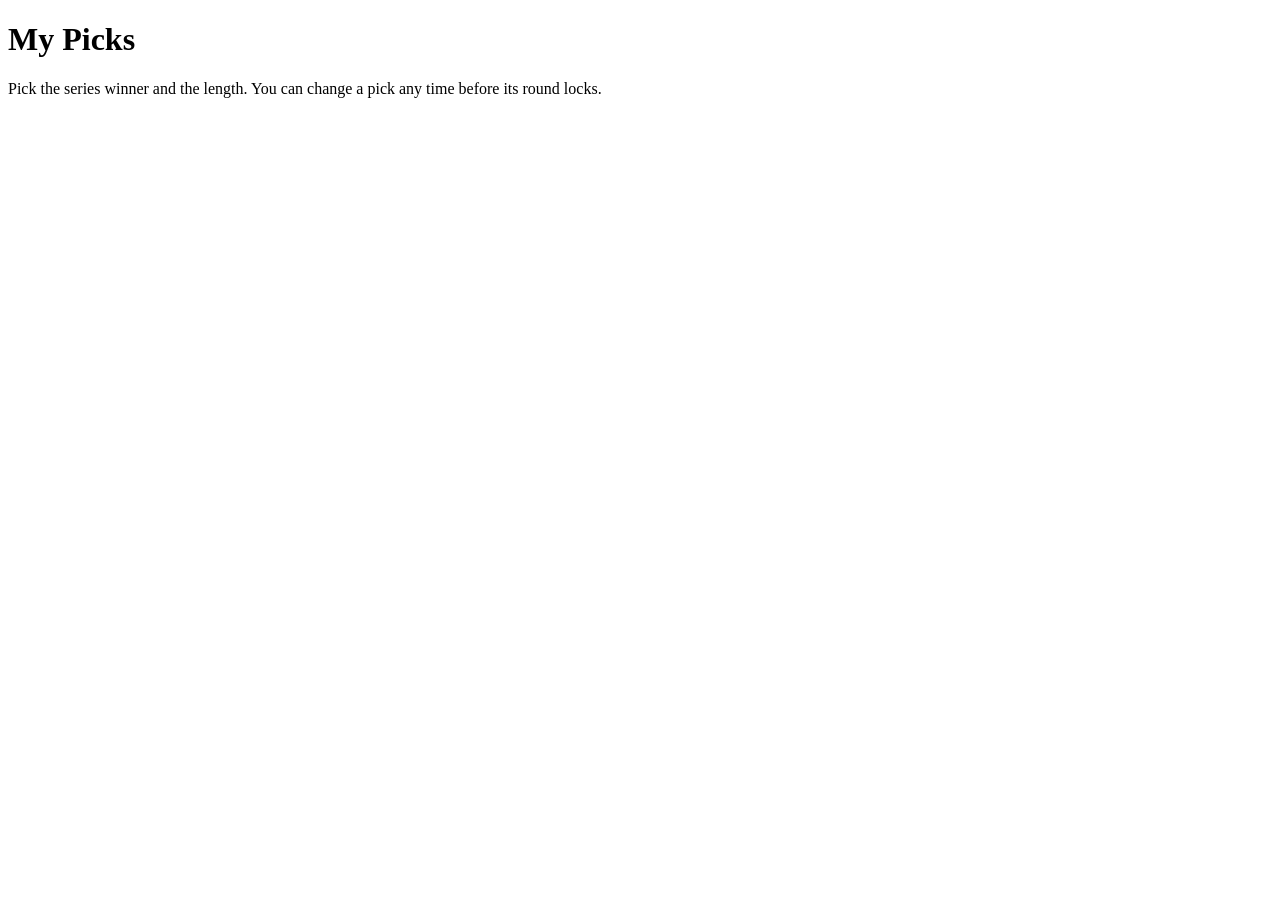
==== frontend/index.html @ f585312d "Initial Commit: MLB postseason pick'em app" ====
<!DOCTYPE html>
<html lang="en">
<head>
<meta charset="UTF-8">
<meta name="viewport" content="width=device-width, initial-scale=1">
<title>My Picks - MLB Postseason Pick'em</title>
<link rel="stylesheet" href="/style.css">
</head>
<body>
<nav id="nav"></nav>
<main>
  <h1>My Picks</h1>
  <p class="subtitle">Pick the series winner and the length. You can change a pick any time before its round locks.</p>
  <div id="rounds"></div>
</main>

<script src="/app.js"></script>
<script>
let rounds = [];

function statusBadge(rnd) {
  if (rnd.status === 'final') return `<span class="badge final">Final</span>`;
  if (rnd.locked) return `<span class="badge locked">Locked</span>`;
  if (rnd.status === 'open') return `<span class="badge open">Open</span>`;
  return `<span class="badge pending">Matchup TBD</span>`;
}

function renderRounds() {
  const container = document.getElementById('rounds');
  container.innerHTML = '';
  for (const rnd of rounds) {
    const card = document.createElement('div');
    card.className = 'card';

    const hasMatchup = rnd.teamA && rnd.teamB;
    const disabled = rnd.locked || !hasMatchup;
    const myPick = rnd.myPick;
    const minLen = Math.floor(rnd.bestOf / 2) + 1;

    let lengthOptions = '';
    for (let i = minLen; i <= rnd.bestOf; i++) {
      const sel = myPick && myPick.pickedLength === i ? 'selected' : '';
      lengthOptions += `<option value="${i}" ${sel}>in ${i} games</option>`;
    }

    card.innerHTML = `
      <div class="round-header">
        <h3>${rnd.roundName}</h3>
        ${statusBadge(rnd)}
      </div>
      ${!hasMatchup ? '<p class="muted">Matchup not set yet - check back once this round is determined.</p>' : ''}
      ${hasMatchup ? `
        <div class="team-row" data-round="${rnd.id}">
          <button type="button" class="team-btn" data-team="${rnd.teamA}">${rnd.teamA}</button>
          <button type="button" class="team-btn" data-team="${rnd.teamB}">${rnd.teamB}</button>
        </div>
        <div class="field-row">
          <div>
            <label>Series length</label>
            <select class="lengthSelect">${lengthOptions}</select>
          </div>
          ${rnd.hasMvp ? `
          <div>
            <label>Series MVP</label>
            <input type="text" class="mvpInput" placeholder="Player name" value="${myPick && myPick.pickedMvp ? myPick.pickedMvp : ''}">
          </div>` : ''}
        </div>
        <div class="muted">Locks: ${fmtDate(rnd.lockTime)}</div>
        <div style="margin-top:10px;">
          <button class="primary saveBtn" ${disabled ? 'disabled' : ''}>${myPick ? 'Update pick' : 'Submit pick'}</button>
        </div>
        <div class="status-msg"></div>
      ` : ''}
      ${rnd.status === 'final' ? `<p class="muted" style="margin-top:8px;">Result: <strong>${rnd.actualWinner}</strong> in ${rnd.actualLength}${rnd.actualMvp ? ` &middot; MVP: ${rnd.actualMvp}` : ''}</p>` : ''}
    `;

    if (hasMatchup) {
      const teamBtns = card.querySelectorAll('.team-btn');
      let selectedTeam = myPick ? myPick.pickedTeam : null;
      teamBtns.forEach(btn => {
        if (btn.dataset.team === selectedTeam) btn.classList.add('selected');
        btn.addEventListener('click', () => {
          if (disabled) return;
          selectedTeam = btn.dataset.team;
          teamBtns.forEach(b => b.classList.toggle('selected', b === btn));
        });
      });

      const saveBtn = card.querySelector('.saveBtn');
      const msg = card.querySelector('.status-msg');
      saveBtn.addEventListener('click', async () => {
        msg.textContent = '';
        msg.className = 'status-msg';
        if (!selectedTeam) {
          msg.textContent = 'Pick a team first.';
          msg.className = 'status-msg err';
          return;
        }
        const pickedLength = parseInt(card.querySelector('.lengthSelect').value, 10);
        const mvpInput = card.querySelector('.mvpInput');
        const pickedMvp = mvpInput ? mvpInput.value.trim() : null;
        try {
          await api('/picks', {
            method: 'POST',
            body: { roundId: rnd.id, pickedTeam: selectedTeam, pickedLength, pickedMvp: pickedMvp || null },
          });
          msg.textContent = 'Saved!';
          msg.className = 'status-msg ok';
        } catch (e) {
          msg.textContent = e.message;
          msg.className = 'status-msg err';
        }
      });
    }

    container.appendChild(card);
  }
}

(async () => {
  const me = await getMe();
  if (!me) { window.location.href = '/login.html'; return; }
  renderNav('picks', me);
  try {
    rounds = await api('/rounds');
    renderRounds();
  } catch (e) {
    document.getElementById('rounds').innerHTML = `<p class="status-msg err">${e.message}</p>`;
  }
})();
</script>
</body>
</html>
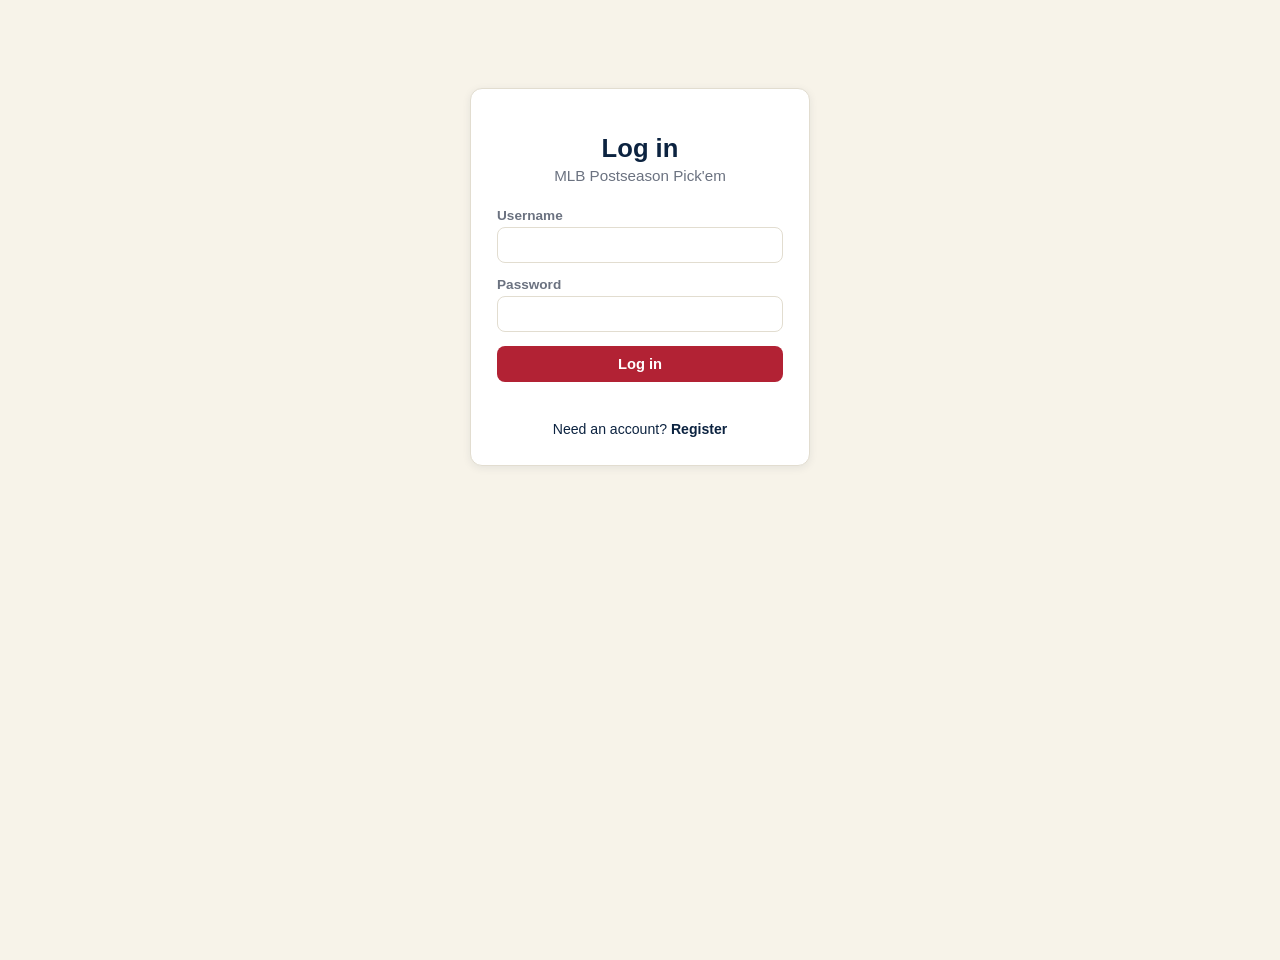
==== commit ccb58935: "ready for production" ====
--- a/frontend/index.html
+++ b/frontend/index.html
@@ -4,19 +4,36 @@
 <meta charset="UTF-8">
 <meta name="viewport" content="width=device-width, initial-scale=1">
 <title>My Picks - MLB Postseason Pick'em</title>
-<link rel="stylesheet" href="/style.css">
+<link rel="stylesheet" href="style.css">
 </head>
 <body>
 <nav id="nav"></nav>
 <main>
   <h1>My Picks</h1>
   <p class="subtitle">Pick the series winner and the length. You can change a pick any time before its round locks.</p>
+  <div class="card" id="summaryCard" style="display:none;">
+    <div class="summary-bar">
+      <span id="summaryText"></span>
+      <span id="summaryPct" class="muted"></span>
+    </div>
+    <div class="progress-bar-track"><div class="progress-bar-fill" id="summaryFill" style="width:0%"></div></div>
+  </div>
   <div id="rounds"></div>
 </main>
 
-<script src="/app.js"></script>
+<script src="app.js"></script>
 <script>
 let rounds = [];
+
+function categoryFor(roundKey) {
+  const k = roundKey.toUpperCase();
+  if (k.includes('WC')) return 'Wild Card';
+  if (k.startsWith('ALDS') || k.startsWith('NLDS')) return 'Division Series';
+  if (k === 'ALCS' || k === 'NLCS') return 'Championship Series';
+  if (k === 'WS') return 'World Series';
+  return 'Other Rounds';
+}
+const CATEGORY_ORDER = ['Wild Card', 'Division Series', 'Championship Series', 'World Series', 'Other Rounds'];
 
 function statusBadge(rnd) {
   if (rnd.status === 'final') return `<span class="badge final">Final</span>`;
@@ -25,12 +42,77 @@
   return `<span class="badge pending">Matchup TBD</span>`;
 }
 
+function renderSummary() {
+  const pickable = rounds.filter(r => r.teamA && r.teamB);
+  const picked = pickable.filter(r => r.myPick);
+  const card = document.getElementById('summaryCard');
+  if (pickable.length === 0) {
+    card.style.display = 'none';
+    return;
+  }
+  card.style.display = 'block';
+  const pct = Math.round((picked.length / pickable.length) * 100);
+  document.getElementById('summaryText').textContent = `${picked.length} of ${pickable.length} picks submitted`;
+  document.getElementById('summaryPct').textContent = `${pct}%`;
+  document.getElementById('summaryFill').style.width = `${pct}%`;
+}
+
 function renderRounds() {
+  renderSummary();
   const container = document.getElementById('rounds');
   container.innerHTML = '';
-  for (const rnd of rounds) {
+
+  for (const category of CATEGORY_ORDER) {
+    const inCategory = rounds
+      .filter(r => categoryFor(r.roundKey) === category)
+      .slice()
+      .sort((a, b) => (a.status === 'final' ? 1 : 0) - (b.status === 'final' ? 1 : 0));
+    if (inCategory.length === 0) continue;
+
+    const heading = document.createElement('div');
+    heading.className = 'section-title';
+    heading.textContent = category;
+    container.appendChild(heading);
+
+    const row = document.createElement('div');
+    row.className = 'card-row';
+    for (const rnd of inCategory) {
+      row.appendChild(renderRoundCard(rnd));
+    }
+    container.appendChild(row);
+  }
+}
+
+function resultBadges(rnd) {
+  if (rnd.status !== 'final') return '';
+  const p = rnd.myPick;
+  let html = '';
+  if (!p) {
+    html += `<span class="badge nopick">No pick made</span>`;
+    return html;
+  }
+  const teamCorrect = p.pickedTeam === rnd.actualWinner;
+  const lengthCorrect = p.pickedLength === rnd.actualLength;
+  if (teamCorrect && lengthCorrect) {
+    html += `<span class="badge correct">Correct</span>`;
+  } else if (teamCorrect) {
+    html += `<span class="badge partial">Partial</span>`;
+  } else {
+    html += `<span class="badge wrong">Wrong</span>`;
+  }
+  if (rnd.hasMvp) {
+    const mvpCorrect = p.pickedMvp && rnd.actualMvp &&
+      p.pickedMvp.trim().toLowerCase() === rnd.actualMvp.trim().toLowerCase();
+    html += mvpCorrect
+      ? `<span class="badge mvp-hit">MVP &#10003;</span>`
+      : `<span class="badge mvp-miss">MVP &#10007;</span>`;
+  }
+  return html;
+}
+
+function renderRoundCard(rnd) {
     const card = document.createElement('div');
-    card.className = 'card';
+    card.className = 'card' + (rnd.status === 'final' ? ' faded' : '');
 
     const hasMatchup = rnd.teamA && rnd.teamB;
     const disabled = rnd.locked || !hasMatchup;
@@ -48,6 +130,7 @@
         <h3>${rnd.roundName}</h3>
         ${statusBadge(rnd)}
       </div>
+      ${rnd.status === 'final' ? `<div style="margin:-6px 0 10px; display:flex; gap:6px; flex-wrap:wrap;">${resultBadges(rnd)}</div>` : ''}
       ${!hasMatchup ? '<p class="muted">Matchup not set yet - check back once this round is determined.</p>' : ''}
       ${hasMatchup ? `
         <div class="team-row" data-round="${rnd.id}">
@@ -104,6 +187,9 @@
             method: 'POST',
             body: { roundId: rnd.id, pickedTeam: selectedTeam, pickedLength, pickedMvp: pickedMvp || null },
           });
+          rnd.myPick = { pickedTeam: selectedTeam, pickedLength, pickedMvp: pickedMvp || null };
+          renderSummary();
+          saveBtn.textContent = 'Update pick';
           msg.textContent = 'Saved!';
           msg.className = 'status-msg ok';
         } catch (e) {
@@ -113,13 +199,12 @@
       });
     }
 
-    container.appendChild(card);
-  }
+    return card;
 }
 
 (async () => {
   const me = await getMe();
-  if (!me) { window.location.href = '/login.html'; return; }
+  if (!me) { window.location.href = 'login.html'; return; }
   renderNav('picks', me);
   try {
     rounds = await api('/rounds');
@@ -130,4 +215,4 @@
 })();
 </script>
 </body>
-</html>
+</html>
--- a/frontend/style.css
+++ b/frontend/style.css
@@ -0,0 +1,355 @@
+:root {
+  --navy: #0c2340;
+  --navy-light: #16375f;
+  --cream: #f7f3e9;
+  --red: #b22234;
+  --red-dark: #8f1b29;
+  --green: #2f7d4f;
+  --gray: #6b7280;
+  --border: #e2ddd0;
+  --shadow: 0 2px 8px rgba(12, 35, 64, 0.08);
+}
+
+* { box-sizing: border-box; }
+
+body {
+  margin: 0;
+  font-family: 'Inter', -apple-system, BlinkMacSystemFont, 'Segoe UI', sans-serif;
+  background: var(--cream);
+  color: var(--navy);
+  min-height: 100vh;
+}
+
+nav {
+  background: var(--navy);
+  color: white;
+  padding: 16px 24px;
+  display: flex;
+  align-items: center;
+  justify-content: space-between;
+  flex-wrap: wrap;
+  gap: 12px;
+}
+
+nav .brand {
+  font-weight: 800;
+  font-size: 1.2rem;
+  letter-spacing: 0.02em;
+  display: flex;
+  align-items: center;
+  gap: 8px;
+}
+
+nav a, nav button.linklike {
+  color: #e9edf3;
+  text-decoration: none;
+  font-size: 0.92rem;
+  font-weight: 500;
+  background: none;
+  border: none;
+  cursor: pointer;
+  padding: 7px 12px;
+  border-radius: 20px;
+}
+
+nav a.active {
+  background: var(--red);
+  color: white;
+}
+
+nav a:hover, nav button.linklike:hover {
+  background: var(--navy-light);
+}
+nav a.active:hover { background: var(--red-dark); }
+
+.nav-links {
+  display: flex;
+  align-items: center;
+  gap: 4px;
+  flex-wrap: wrap;
+}
+
+main {
+  max-width: 1100px;
+  margin: 0 auto;
+  padding: 28px 20px 60px;
+}
+
+h1 {
+  font-size: 1.6rem;
+  margin-bottom: 4px;
+}
+
+.subtitle {
+  color: var(--gray);
+  margin-top: 0;
+  margin-bottom: 24px;
+  font-size: 0.95rem;
+}
+
+.card {
+  background: white;
+  border: 1px solid var(--border);
+  border-radius: 12px;
+  padding: 20px 22px;
+  margin-bottom: 18px;
+  box-shadow: var(--shadow);
+}
+
+.round-header {
+  display: flex;
+  justify-content: space-between;
+  align-items: baseline;
+  flex-wrap: wrap;
+  gap: 8px;
+  margin-bottom: 14px;
+}
+
+.round-header h3 {
+  margin: 0;
+  font-size: 1.05rem;
+}
+
+.badge {
+  display: inline-block;
+  font-size: 0.72rem;
+  font-weight: 700;
+  padding: 3px 9px;
+  border-radius: 999px;
+  text-transform: uppercase;
+  letter-spacing: 0.04em;
+}
+
+.badge.open { background: #e6f4ea; color: var(--green); }
+.badge.locked { background: #fdecec; color: var(--red-dark); }
+.badge.final { background: #eef0f4; color: var(--navy); }
+.badge.pending { background: #f1efe8; color: var(--gray); }
+.badge.correct { background: #e6f4ea; color: var(--green); }
+.badge.partial { background: #fff4e0; color: #8a5b00; }
+.badge.wrong { background: #fdecec; color: var(--red-dark); }
+.badge.nopick { background: #f1efe8; color: var(--gray); }
+.badge.mvp-hit { background: #eaf1ff; color: #1d4ed8; }
+.badge.mvp-miss { background: #f1efe8; color: var(--gray); }
+
+.card-row {
+  display: flex;
+  flex-wrap: wrap;
+  gap: 16px;
+  margin-bottom: 18px;
+  align-items: flex-start;
+}
+.card-row .card {
+  flex: 1 1 230px;
+  min-width: 220px;
+  max-width: 270px;
+  margin-bottom: 0;
+}
+.card-row.wide .card {
+  flex: 1 1 320px;
+  min-width: 300px;
+  max-width: 400px;
+}
+.card.faded { opacity: 0.72; }
+
+.pick-list { margin-top: 8px; }
+.pick-row {
+  padding: 9px 0;
+  border-bottom: 1px solid var(--border);
+  font-size: 0.88rem;
+}
+.pick-row:last-child { border-bottom: none; }
+.pick-row .name { font-weight: 700; color: var(--navy); }
+.pick-row .detail { color: var(--navy); margin-top: 2px; }
+.pick-row .mvp { color: var(--gray); font-size: 0.8rem; margin-top: 2px; }
+
+.team-row {
+  display: flex;
+  gap: 10px;
+  margin-bottom: 12px;
+  flex-wrap: wrap;
+}
+
+.team-btn {
+  flex: 1;
+  min-width: 140px;
+  padding: 12px 14px;
+  border-radius: 10px;
+  border: 2px solid var(--border);
+  background: var(--cream);
+  cursor: pointer;
+  font-weight: 600;
+  font-size: 0.95rem;
+  color: var(--navy);
+  text-align: center;
+  transition: all 0.12s ease;
+}
+
+.team-btn:hover { border-color: var(--navy-light); }
+.team-btn.selected {
+  border-color: var(--red);
+  background: #fdecec;
+  color: var(--red-dark);
+}
+.team-btn.selected::before { content: '\2713  '; }
+
+.field-row {
+  display: flex;
+  gap: 14px;
+  align-items: center;
+  flex-wrap: wrap;
+  margin-bottom: 12px;
+}
+
+label {
+  font-size: 0.85rem;
+  font-weight: 600;
+  color: var(--gray);
+  display: block;
+  margin-bottom: 4px;
+}
+
+select, input[type=text], input[type=password], input[type=number] {
+  padding: 9px 12px;
+  border-radius: 8px;
+  border: 1px solid var(--border);
+  font-size: 0.92rem;
+  font-family: inherit;
+  background: white;
+  color: var(--navy);
+}
+
+button.primary {
+  background: var(--red);
+  color: white;
+  border: none;
+  padding: 10px 20px;
+  border-radius: 8px;
+  font-weight: 700;
+  font-size: 0.92rem;
+  cursor: pointer;
+  transition: background 0.12s ease;
+}
+button.primary:hover { background: var(--red-dark); }
+button.primary:disabled { background: var(--gray); cursor: not-allowed; }
+
+button.secondary {
+  background: white;
+  color: var(--navy);
+  border: 1px solid var(--border);
+  padding: 8px 16px;
+  border-radius: 8px;
+  font-weight: 600;
+  font-size: 0.88rem;
+  cursor: pointer;
+}
+button.secondary:hover { border-color: var(--navy-light); }
+
+.muted { color: var(--gray); font-size: 0.86rem; }
+.status-msg { font-size: 0.86rem; margin-top: 8px; min-height: 1.2em; }
+.status-msg.ok { color: var(--green); }
+.status-msg.err { color: var(--red-dark); }
+
+table {
+  width: 100%;
+  border-collapse: collapse;
+  background: white;
+  border-radius: 12px;
+  overflow: hidden;
+  box-shadow: var(--shadow);
+}
+th, td {
+  text-align: left;
+  padding: 12px 16px;
+  border-bottom: 1px solid var(--border);
+  font-size: 0.92rem;
+}
+th { background: var(--navy); color: white; font-weight: 700; font-size: 0.8rem; text-transform: uppercase; letter-spacing: 0.03em; }
+tr:last-child td { border-bottom: none; }
+tr:nth-child(1) td:first-child { font-weight: 700; }
+
+.auth-box {
+  max-width: 380px;
+  margin: 60px auto;
+}
+.auth-box .card { padding: 28px 26px; }
+.auth-box input { width: 100%; margin-bottom: 14px; }
+.auth-box button.primary { width: 100%; }
+.toggle-link { text-align: center; margin-top: 14px; font-size: 0.88rem; }
+.toggle-link a { color: var(--navy); font-weight: 600; cursor: pointer; }
+
+.admin-grid {
+  display: grid;
+  grid-template-columns: repeat(auto-fit, minmax(150px, 1fr));
+  gap: 12px;
+  margin-bottom: 12px;
+}
+
+/* --- Grouping & scannability --- */
+
+.section-title {
+  font-size: 0.78rem;
+  font-weight: 800;
+  text-transform: uppercase;
+  letter-spacing: 0.08em;
+  color: var(--gray);
+  margin: 32px 0 12px;
+  padding-bottom: 8px;
+  border-bottom: 2px solid var(--border);
+}
+.section-title:first-child { margin-top: 0; }
+
+.progress-bar-track {
+  background: var(--border);
+  border-radius: 999px;
+  height: 8px;
+  overflow: hidden;
+  margin: 10px 0 4px;
+}
+.progress-bar-fill {
+  background: var(--green);
+  height: 100%;
+  border-radius: 999px;
+  transition: width 0.2s ease;
+}
+.summary-bar {
+  display: flex;
+  justify-content: space-between;
+  align-items: baseline;
+  font-size: 0.88rem;
+  font-weight: 600;
+  color: var(--navy);
+}
+
+.subsection {
+  background: var(--cream);
+  border-radius: 10px;
+  padding: 14px 16px;
+  margin-bottom: 14px;
+}
+.subsection-title {
+  font-size: 0.75rem;
+  font-weight: 800;
+  text-transform: uppercase;
+  letter-spacing: 0.05em;
+  color: var(--gray);
+  margin: 0 0 10px;
+}
+.subsection .admin-grid:last-child,
+.subsection > *:last-child { margin-bottom: 0; }
+
+details.advanced-sync { margin-top: 6px; }
+details.advanced-sync > summary {
+  cursor: pointer;
+  font-size: 0.82rem;
+  font-weight: 700;
+  color: var(--navy-light);
+  padding: 4px 0;
+  list-style: none;
+}
+details.advanced-sync > summary::-webkit-details-marker { display: none; }
+details.advanced-sync > summary::before { content: '\25B8  '; }
+details.advanced-sync[open] > summary::before { content: '\25BE  '; }
+details.advanced-sync > summary:hover { color: var(--red); }
+
+table tbody tr:nth-child(even) { background: #fafaf6; }
+table tbody tr:hover { background: #f2f0e8; }
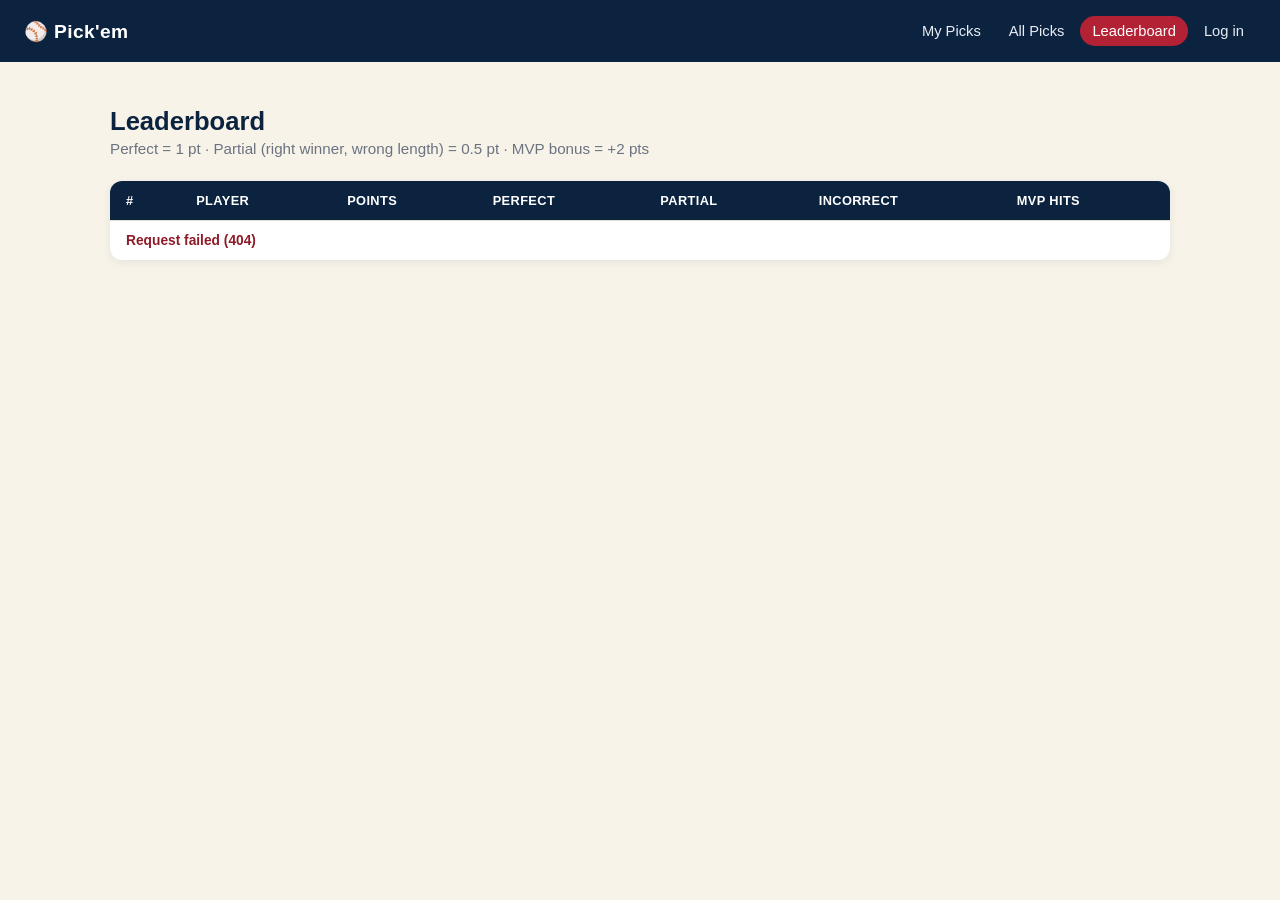
==== commit 9af59d5c: "new feature: multi-tier leaderboard tiebreaker" ====
--- a/frontend/index.html
+++ b/frontend/index.html
@@ -3,214 +3,49 @@
 <head>
 <meta charset="UTF-8">
 <meta name="viewport" content="width=device-width, initial-scale=1">
-<title>My Picks - MLB Postseason Pick'em</title>
+<title>Leaderboard - MLB Postseason Pick'em</title>
 <link rel="stylesheet" href="style.css">
 </head>
 <body>
 <nav id="nav"></nav>
 <main>
-  <h1>My Picks</h1>
-  <p class="subtitle">Pick the series winner and the length. You can change a pick any time before its round locks.</p>
-  <div class="card" id="summaryCard" style="display:none;">
-    <div class="summary-bar">
-      <span id="summaryText"></span>
-      <span id="summaryPct" class="muted"></span>
-    </div>
-    <div class="progress-bar-track"><div class="progress-bar-fill" id="summaryFill" style="width:0%"></div></div>
-  </div>
-  <div id="rounds"></div>
+  <h1>Leaderboard</h1>
+  <p class="subtitle">Perfect = 1 pt &middot; Partial (right winner, wrong length) = 0.5 pt &middot; MVP bonus = +2 pts</p>
+  <table id="board">
+    <thead>
+      <tr><th>#</th><th>Player</th><th>Points</th><th>Perfect</th><th>Partial</th><th>Incorrect</th><th>MVP hits</th></tr>
+    </thead>
+    <tbody id="boardBody"></tbody>
+  </table>
 </main>
 
 <script src="app.js"></script>
 <script>
-let rounds = [];
-
-function categoryFor(roundKey) {
-  const k = roundKey.toUpperCase();
-  if (k.includes('WC')) return 'Wild Card';
-  if (k.startsWith('ALDS') || k.startsWith('NLDS')) return 'Division Series';
-  if (k === 'ALCS' || k === 'NLCS') return 'Championship Series';
-  if (k === 'WS') return 'World Series';
-  return 'Other Rounds';
-}
-const CATEGORY_ORDER = ['Wild Card', 'Division Series', 'Championship Series', 'World Series', 'Other Rounds'];
-
-function statusBadge(rnd) {
-  if (rnd.status === 'final') return `<span class="badge final">Final</span>`;
-  if (rnd.locked) return `<span class="badge locked">Locked</span>`;
-  if (rnd.status === 'open') return `<span class="badge open">Open</span>`;
-  return `<span class="badge pending">Matchup TBD</span>`;
-}
-
-function renderSummary() {
-  const pickable = rounds.filter(r => r.teamA && r.teamB);
-  const picked = pickable.filter(r => r.myPick);
-  const card = document.getElementById('summaryCard');
-  if (pickable.length === 0) {
-    card.style.display = 'none';
-    return;
-  }
-  card.style.display = 'block';
-  const pct = Math.round((picked.length / pickable.length) * 100);
-  document.getElementById('summaryText').textContent = `${picked.length} of ${pickable.length} picks submitted`;
-  document.getElementById('summaryPct').textContent = `${pct}%`;
-  document.getElementById('summaryFill').style.width = `${pct}%`;
-}
-
-function renderRounds() {
-  renderSummary();
-  const container = document.getElementById('rounds');
-  container.innerHTML = '';
-
-  for (const category of CATEGORY_ORDER) {
-    const inCategory = rounds
-      .filter(r => categoryFor(r.roundKey) === category)
-      .slice()
-      .sort((a, b) => (a.status === 'final' ? 1 : 0) - (b.status === 'final' ? 1 : 0));
-    if (inCategory.length === 0) continue;
-
-    const heading = document.createElement('div');
-    heading.className = 'section-title';
-    heading.textContent = category;
-    container.appendChild(heading);
-
-    const row = document.createElement('div');
-    row.className = 'card-row';
-    for (const rnd of inCategory) {
-      row.appendChild(renderRoundCard(rnd));
-    }
-    container.appendChild(row);
-  }
-}
-
-function resultBadges(rnd) {
-  if (rnd.status !== 'final') return '';
-  const p = rnd.myPick;
-  let html = '';
-  if (!p) {
-    html += `<span class="badge nopick">No pick made</span>`;
-    return html;
-  }
-  const teamCorrect = p.pickedTeam === rnd.actualWinner;
-  const lengthCorrect = p.pickedLength === rnd.actualLength;
-  if (teamCorrect && lengthCorrect) {
-    html += `<span class="badge correct">Correct</span>`;
-  } else if (teamCorrect) {
-    html += `<span class="badge partial">Partial</span>`;
-  } else {
-    html += `<span class="badge wrong">Wrong</span>`;
-  }
-  if (rnd.hasMvp) {
-    const mvpCorrect = p.pickedMvp && rnd.actualMvp &&
-      p.pickedMvp.trim().toLowerCase() === rnd.actualMvp.trim().toLowerCase();
-    html += mvpCorrect
-      ? `<span class="badge mvp-hit">MVP &#10003;</span>`
-      : `<span class="badge mvp-miss">MVP &#10007;</span>`;
-  }
-  return html;
-}
-
-function renderRoundCard(rnd) {
-    const card = document.createElement('div');
-    card.className = 'card' + (rnd.status === 'final' ? ' faded' : '');
-
-    const hasMatchup = rnd.teamA && rnd.teamB;
-    const disabled = rnd.locked || !hasMatchup;
-    const myPick = rnd.myPick;
-    const minLen = Math.floor(rnd.bestOf / 2) + 1;
-
-    let lengthOptions = '';
-    for (let i = minLen; i <= rnd.bestOf; i++) {
-      const sel = myPick && myPick.pickedLength === i ? 'selected' : '';
-      lengthOptions += `<option value="${i}" ${sel}>in ${i} games</option>`;
-    }
-
-    card.innerHTML = `
-      <div class="round-header">
-        <h3>${rnd.roundName}</h3>
-        ${statusBadge(rnd)}
-      </div>
-      ${rnd.status === 'final' ? `<div style="margin:-6px 0 10px; display:flex; gap:6px; flex-wrap:wrap;">${resultBadges(rnd)}</div>` : ''}
-      ${!hasMatchup ? '<p class="muted">Matchup not set yet - check back once this round is determined.</p>' : ''}
-      ${hasMatchup ? `
-        <div class="team-row" data-round="${rnd.id}">
-          <button type="button" class="team-btn" data-team="${rnd.teamA}">${rnd.teamA}</button>
-          <button type="button" class="team-btn" data-team="${rnd.teamB}">${rnd.teamB}</button>
-        </div>
-        <div class="field-row">
-          <div>
-            <label>Series length</label>
-            <select class="lengthSelect">${lengthOptions}</select>
-          </div>
-          ${rnd.hasMvp ? `
-          <div>
-            <label>Series MVP</label>
-            <input type="text" class="mvpInput" placeholder="Player name" value="${myPick && myPick.pickedMvp ? myPick.pickedMvp : ''}">
-          </div>` : ''}
-        </div>
-        <div class="muted">Locks: ${fmtDate(rnd.lockTime)}</div>
-        <div style="margin-top:10px;">
-          <button class="primary saveBtn" ${disabled ? 'disabled' : ''}>${myPick ? 'Update pick' : 'Submit pick'}</button>
-        </div>
-        <div class="status-msg"></div>
-      ` : ''}
-      ${rnd.status === 'final' ? `<p class="muted" style="margin-top:8px;">Result: <strong>${rnd.actualWinner}</strong> in ${rnd.actualLength}${rnd.actualMvp ? ` &middot; MVP: ${rnd.actualMvp}` : ''}</p>` : ''}
-    `;
-
-    if (hasMatchup) {
-      const teamBtns = card.querySelectorAll('.team-btn');
-      let selectedTeam = myPick ? myPick.pickedTeam : null;
-      teamBtns.forEach(btn => {
-        if (btn.dataset.team === selectedTeam) btn.classList.add('selected');
-        btn.addEventListener('click', () => {
-          if (disabled) return;
-          selectedTeam = btn.dataset.team;
-          teamBtns.forEach(b => b.classList.toggle('selected', b === btn));
-        });
-      });
-
-      const saveBtn = card.querySelector('.saveBtn');
-      const msg = card.querySelector('.status-msg');
-      saveBtn.addEventListener('click', async () => {
-        msg.textContent = '';
-        msg.className = 'status-msg';
-        if (!selectedTeam) {
-          msg.textContent = 'Pick a team first.';
-          msg.className = 'status-msg err';
-          return;
-        }
-        const pickedLength = parseInt(card.querySelector('.lengthSelect').value, 10);
-        const mvpInput = card.querySelector('.mvpInput');
-        const pickedMvp = mvpInput ? mvpInput.value.trim() : null;
-        try {
-          await api('/picks', {
-            method: 'POST',
-            body: { roundId: rnd.id, pickedTeam: selectedTeam, pickedLength, pickedMvp: pickedMvp || null },
-          });
-          rnd.myPick = { pickedTeam: selectedTeam, pickedLength, pickedMvp: pickedMvp || null };
-          renderSummary();
-          saveBtn.textContent = 'Update pick';
-          msg.textContent = 'Saved!';
-          msg.className = 'status-msg ok';
-        } catch (e) {
-          msg.textContent = e.message;
-          msg.className = 'status-msg err';
-        }
-      });
-    }
-
-    return card;
-}
-
 (async () => {
   const me = await getMe();
-  if (!me) { window.location.href = 'login.html'; return; }
-  renderNav('picks', me);
+  renderNav('leaderboard', me);
   try {
-    rounds = await api('/rounds');
-    renderRounds();
+    // The backend already returns these in the correct order, including
+    // tiebreakers (Perfect picks, correct World Series pick, MVP hits) -
+    // don't re-sort by points alone here, or ties would reshuffle randomly.
+    const board = await api('/leaderboard');
+    const tbody = document.getElementById('boardBody');
+    tbody.innerHTML = board.map((row, i) => `
+      <tr>
+        <td>${i + 1}</td>
+        <td>${row.displayName}</td>
+        <td>${row.points}</td>
+        <td>${row.perfect}</td>
+        <td>${row.partial}</td>
+        <td>${row.incorrect}</td>
+        <td>${row.mvpHits}</td>
+      </tr>
+    `).join('');
+    if (board.length === 0) {
+      tbody.innerHTML = `<tr><td colspan="7" class="muted">No finalized rounds yet.</td></tr>`;
+    }
   } catch (e) {
-    document.getElementById('rounds').innerHTML = `<p class="status-msg err">${e.message}</p>`;
+    document.getElementById('boardBody').innerHTML = `<tr><td colspan="7" class="status-msg err">${e.message}</td></tr>`;
   }
 })();
 </script>
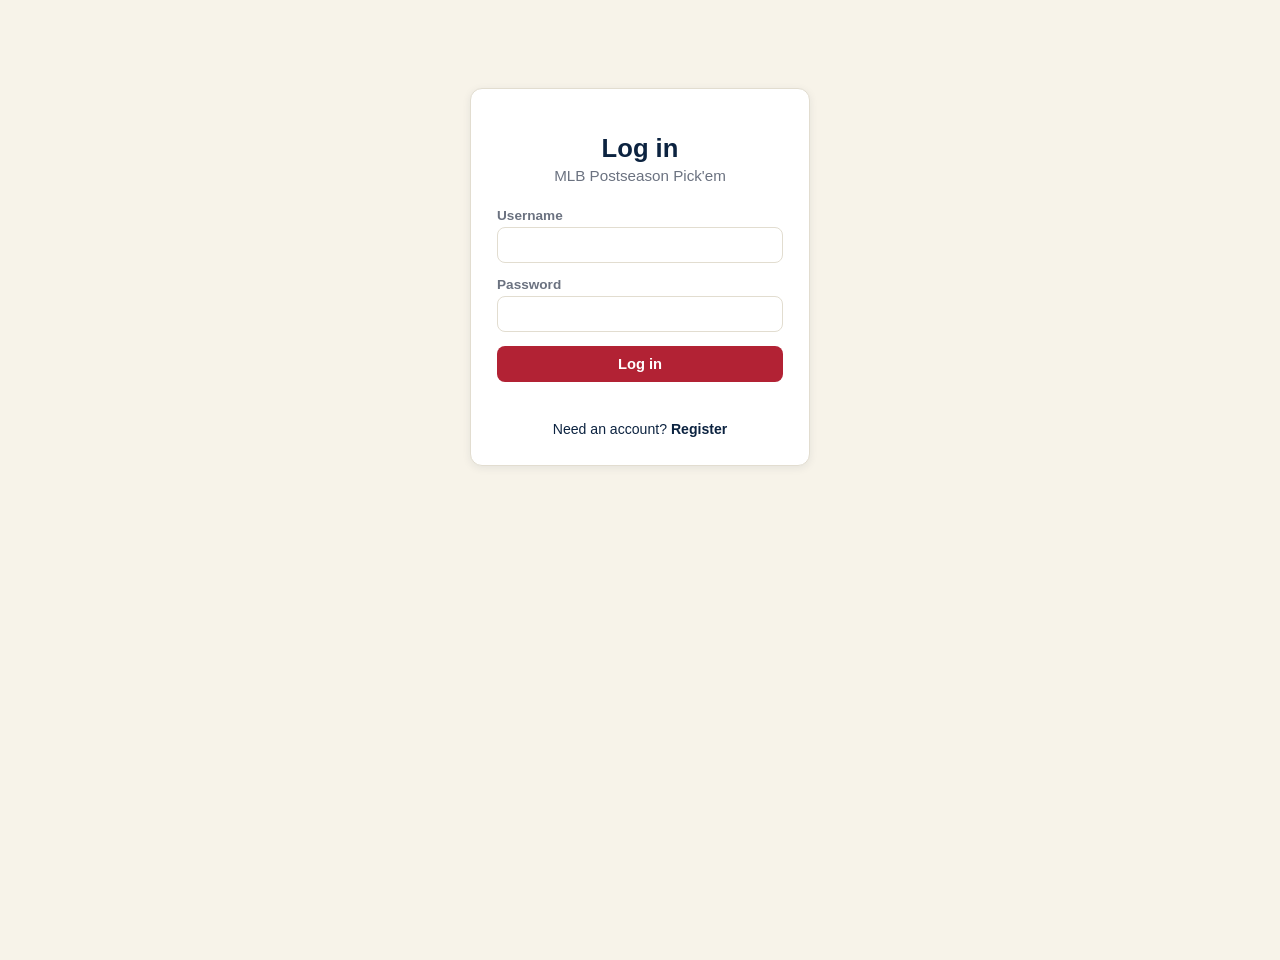
==== commit 7484b758: "fix bug" ====
--- a/frontend/index.html
+++ b/frontend/index.html
@@ -3,49 +3,222 @@
 <head>
 <meta charset="UTF-8">
 <meta name="viewport" content="width=device-width, initial-scale=1">
-<title>Leaderboard - MLB Postseason Pick'em</title>
+<title>My Picks - MLB Postseason Pick'em</title>
 <link rel="stylesheet" href="style.css">
 </head>
 <body>
 <nav id="nav"></nav>
 <main>
-  <h1>Leaderboard</h1>
-  <p class="subtitle">Perfect = 1 pt &middot; Partial (right winner, wrong length) = 0.5 pt &middot; MVP bonus = +2 pts</p>
-  <table id="board">
-    <thead>
-      <tr><th>#</th><th>Player</th><th>Points</th><th>Perfect</th><th>Partial</th><th>Incorrect</th><th>MVP hits</th></tr>
-    </thead>
-    <tbody id="boardBody"></tbody>
-  </table>
+  <h1>My Picks</h1>
+  <p class="subtitle">Pick the series winner and the length. You can change a pick any time before its round locks.</p>
+  <div class="card" id="summaryCard" style="display:none;">
+    <div class="summary-bar">
+      <span id="summaryText"></span>
+      <span id="summaryPct" class="muted"></span>
+    </div>
+    <div class="progress-bar-track"><div class="progress-bar-fill" id="summaryFill" style="width:0%"></div></div>
+  </div>
+  <div id="rounds"></div>
 </main>
 
 <script src="app.js"></script>
 <script>
+let rounds = [];
+
+function categoryFor(roundKey) {
+  const k = roundKey.toUpperCase();
+  if (k.includes('WC')) return 'Wild Card';
+  if (k.startsWith('ALDS') || k.startsWith('NLDS')) return 'Division Series';
+  if (k === 'ALCS' || k === 'NLCS') return 'Championship Series';
+  if (k === 'WS') return 'World Series';
+  return 'Other Rounds';
+}
+const CATEGORY_ORDER = ['Wild Card', 'Division Series', 'Championship Series', 'World Series', 'Other Rounds'];
+
+function statusBadge(rnd) {
+  if (rnd.status === 'final') return `<span class="badge final">Final</span>`;
+  if (rnd.locked) return `<span class="badge locked">Locked</span>`;
+  if (rnd.status === 'open') return `<span class="badge open">Open</span>`;
+  return `<span class="badge pending">Matchup TBD</span>`;
+}
+
+function renderSummary() {
+  const pickable = rounds.filter(r => r.teamA && r.teamB);
+  const picked = pickable.filter(r => r.myPick);
+  const card = document.getElementById('summaryCard');
+  if (pickable.length === 0) {
+    card.style.display = 'none';
+    return;
+  }
+  card.style.display = 'block';
+  const pct = Math.round((picked.length / pickable.length) * 100);
+  document.getElementById('summaryText').textContent = `${picked.length} of ${pickable.length} picks submitted`;
+  document.getElementById('summaryPct').textContent = `${pct}%`;
+  document.getElementById('summaryFill').style.width = `${pct}%`;
+}
+
+function renderRounds() {
+  renderSummary();
+  const container = document.getElementById('rounds');
+  container.innerHTML = '';
+
+  // Group rounds by category, then put categories that are entirely
+  // Final after the ones still in progress - so a wrapped-up Wild Card
+  // round drops below Division Series once every WC game is decided,
+  // instead of staying pinned at the top forever.
+  const groups = CATEGORY_ORDER
+    .map(category => ({ category, inCategory: rounds.filter(r => categoryFor(r.roundKey) === category) }))
+    .filter(g => g.inCategory.length > 0);
+
+  const active = groups.filter(g => g.inCategory.some(r => r.status !== 'final'));
+  const completed = groups.filter(g => g.inCategory.every(r => r.status === 'final'));
+
+  for (const { category, inCategory } of [...active, ...completed]) {
+    const sorted = inCategory
+      .slice()
+      .sort((a, b) => (a.status === 'final' ? 1 : 0) - (b.status === 'final' ? 1 : 0));
+
+    const heading = document.createElement('div');
+    heading.className = 'section-title';
+    heading.textContent = category;
+    container.appendChild(heading);
+
+    const row = document.createElement('div');
+    row.className = 'card-row';
+    for (const rnd of sorted) {
+      row.appendChild(renderRoundCard(rnd));
+    }
+    container.appendChild(row);
+  }
+}
+
+function resultBadges(rnd) {
+  if (rnd.status !== 'final') return '';
+  const p = rnd.myPick;
+  let html = '';
+  if (!p) {
+    html += `<span class="badge nopick">No pick made</span>`;
+    return html;
+  }
+  const teamCorrect = p.pickedTeam === rnd.actualWinner;
+  const lengthCorrect = p.pickedLength === rnd.actualLength;
+  if (teamCorrect && lengthCorrect) {
+    html += `<span class="badge correct">Correct</span>`;
+  } else if (teamCorrect) {
+    html += `<span class="badge partial">Partial</span>`;
+  } else {
+    html += `<span class="badge wrong">Wrong</span>`;
+  }
+  if (rnd.hasMvp) {
+    const mvpCorrect = mvpMatches(p.pickedMvp, rnd.actualMvp);
+    html += mvpCorrect
+      ? `<span class="badge mvp-hit">MVP &#10003;</span>`
+      : `<span class="badge mvp-miss">MVP &#10007;</span>`;
+  }
+  return html;
+}
+
+function renderRoundCard(rnd) {
+    const card = document.createElement('div');
+    card.className = 'card' + (rnd.status === 'final' ? ' faded' : '');
+
+    const hasMatchup = rnd.teamA && rnd.teamB;
+    const disabled = rnd.locked || !hasMatchup;
+    const myPick = rnd.myPick;
+    const minLen = Math.floor(rnd.bestOf / 2) + 1;
+
+    let lengthOptions = '';
+    for (let i = minLen; i <= rnd.bestOf; i++) {
+      const sel = myPick && myPick.pickedLength === i ? 'selected' : '';
+      lengthOptions += `<option value="${i}" ${sel}>in ${i} games</option>`;
+    }
+
+    card.innerHTML = `
+      <div class="round-header">
+        <h3>${rnd.roundName}</h3>
+        ${statusBadge(rnd)}
+      </div>
+      ${rnd.status === 'final' ? `<div style="margin:-6px 0 10px; display:flex; gap:6px; flex-wrap:wrap;">${resultBadges(rnd)}</div>` : ''}
+      ${!hasMatchup ? '<p class="muted">Matchup not set yet - check back once this round is determined.</p>' : ''}
+      ${hasMatchup ? `
+        <div class="team-row" data-round="${rnd.id}">
+          <button type="button" class="team-btn" data-team="${rnd.teamA}">${rnd.teamA}</button>
+          <button type="button" class="team-btn" data-team="${rnd.teamB}">${rnd.teamB}</button>
+        </div>
+        <div class="field-row">
+          <div>
+            <label>Series length</label>
+            <select class="lengthSelect">${lengthOptions}</select>
+          </div>
+          ${rnd.hasMvp ? `
+          <div>
+            <label>Series MVP</label>
+            <input type="text" class="mvpInput" placeholder="Player name" value="${myPick && myPick.pickedMvp ? myPick.pickedMvp : ''}">
+          </div>` : ''}
+        </div>
+        <div class="muted">Locks: ${fmtDate(rnd.lockTime)}</div>
+        <div style="margin-top:10px;">
+          <button class="primary saveBtn" ${disabled ? 'disabled' : ''}>${myPick ? 'Update pick' : 'Submit pick'}</button>
+        </div>
+        <div class="status-msg"></div>
+      ` : ''}
+      ${rnd.status === 'final' ? `<p class="muted" style="margin-top:8px;">Result: <strong>${rnd.actualWinner}</strong> in ${rnd.actualLength}${rnd.actualMvp ? ` &middot; MVP: ${rnd.actualMvp}` : ''}</p>` : ''}
+    `;
+
+    if (hasMatchup) {
+      const teamBtns = card.querySelectorAll('.team-btn');
+      let selectedTeam = myPick ? myPick.pickedTeam : null;
+      teamBtns.forEach(btn => {
+        if (btn.dataset.team === selectedTeam) btn.classList.add('selected');
+        btn.addEventListener('click', () => {
+          if (disabled) return;
+          selectedTeam = btn.dataset.team;
+          teamBtns.forEach(b => b.classList.toggle('selected', b === btn));
+        });
+      });
+
+      const saveBtn = card.querySelector('.saveBtn');
+      const msg = card.querySelector('.status-msg');
+      saveBtn.addEventListener('click', async () => {
+        msg.textContent = '';
+        msg.className = 'status-msg';
+        if (!selectedTeam) {
+          msg.textContent = 'Pick a team first.';
+          msg.className = 'status-msg err';
+          return;
+        }
+        const pickedLength = parseInt(card.querySelector('.lengthSelect').value, 10);
+        const mvpInput = card.querySelector('.mvpInput');
+        const pickedMvp = mvpInput ? mvpInput.value.trim() : null;
+        try {
+          await api('/picks', {
+            method: 'POST',
+            body: { roundId: rnd.id, pickedTeam: selectedTeam, pickedLength, pickedMvp: pickedMvp || null },
+          });
+          rnd.myPick = { pickedTeam: selectedTeam, pickedLength, pickedMvp: pickedMvp || null };
+          renderSummary();
+          saveBtn.textContent = 'Update pick';
+          msg.textContent = 'Saved!';
+          msg.className = 'status-msg ok';
+        } catch (e) {
+          msg.textContent = e.message;
+          msg.className = 'status-msg err';
+        }
+      });
+    }
+
+    return card;
+}
+
 (async () => {
   const me = await getMe();
-  renderNav('leaderboard', me);
+  if (!me) { window.location.href = 'login.html'; return; }
+  renderNav('picks', me);
   try {
-    // The backend already returns these in the correct order, including
-    // tiebreakers (Perfect picks, correct World Series pick, MVP hits) -
-    // don't re-sort by points alone here, or ties would reshuffle randomly.
-    const board = await api('/leaderboard');
-    const tbody = document.getElementById('boardBody');
-    tbody.innerHTML = board.map((row, i) => `
-      <tr>
-        <td>${i + 1}</td>
-        <td>${row.displayName}</td>
-        <td>${row.points}</td>
-        <td>${row.perfect}</td>
-        <td>${row.partial}</td>
-        <td>${row.incorrect}</td>
-        <td>${row.mvpHits}</td>
-      </tr>
-    `).join('');
-    if (board.length === 0) {
-      tbody.innerHTML = `<tr><td colspan="7" class="muted">No finalized rounds yet.</td></tr>`;
-    }
+    rounds = await api('/rounds');
+    renderRounds();
   } catch (e) {
-    document.getElementById('boardBody').innerHTML = `<tr><td colspan="7" class="status-msg err">${e.message}</td></tr>`;
+    document.getElementById('rounds').innerHTML = `<p class="status-msg err">${e.message}</p>`;
   }
 })();
 </script>
